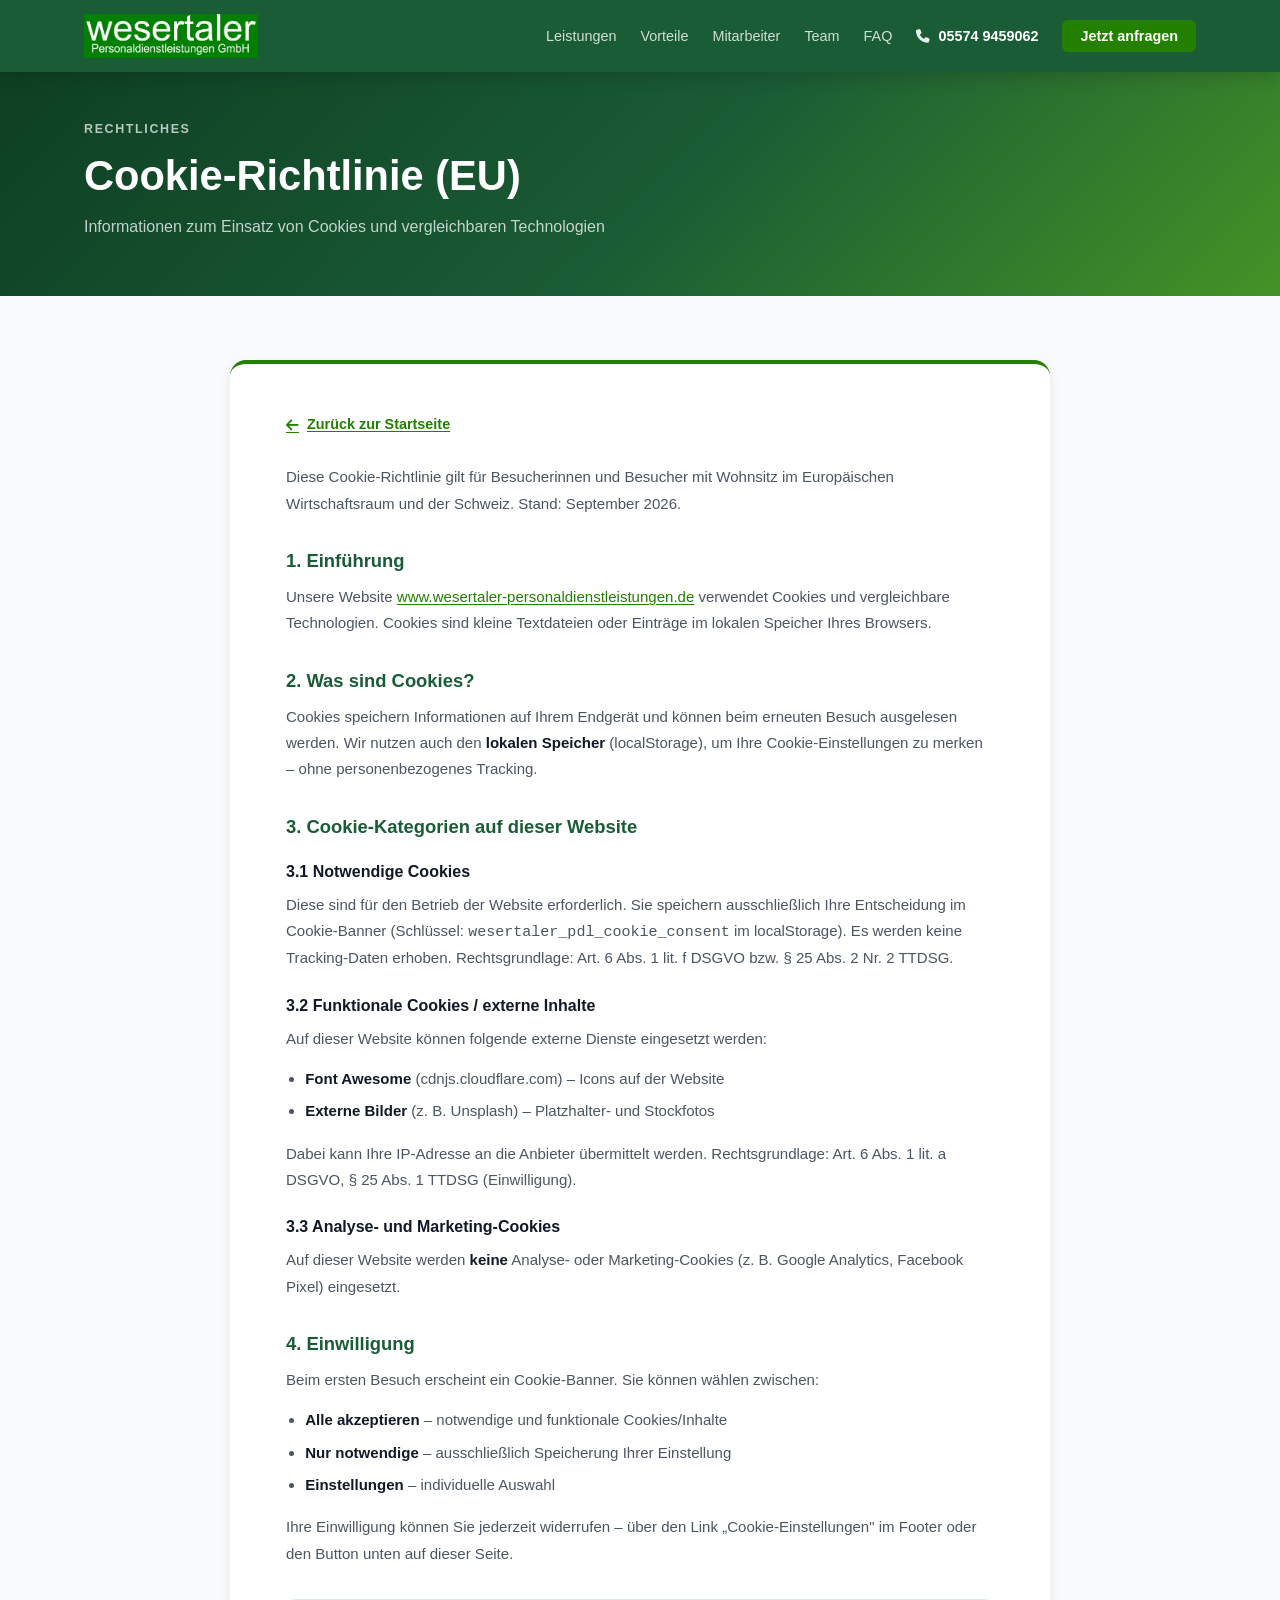
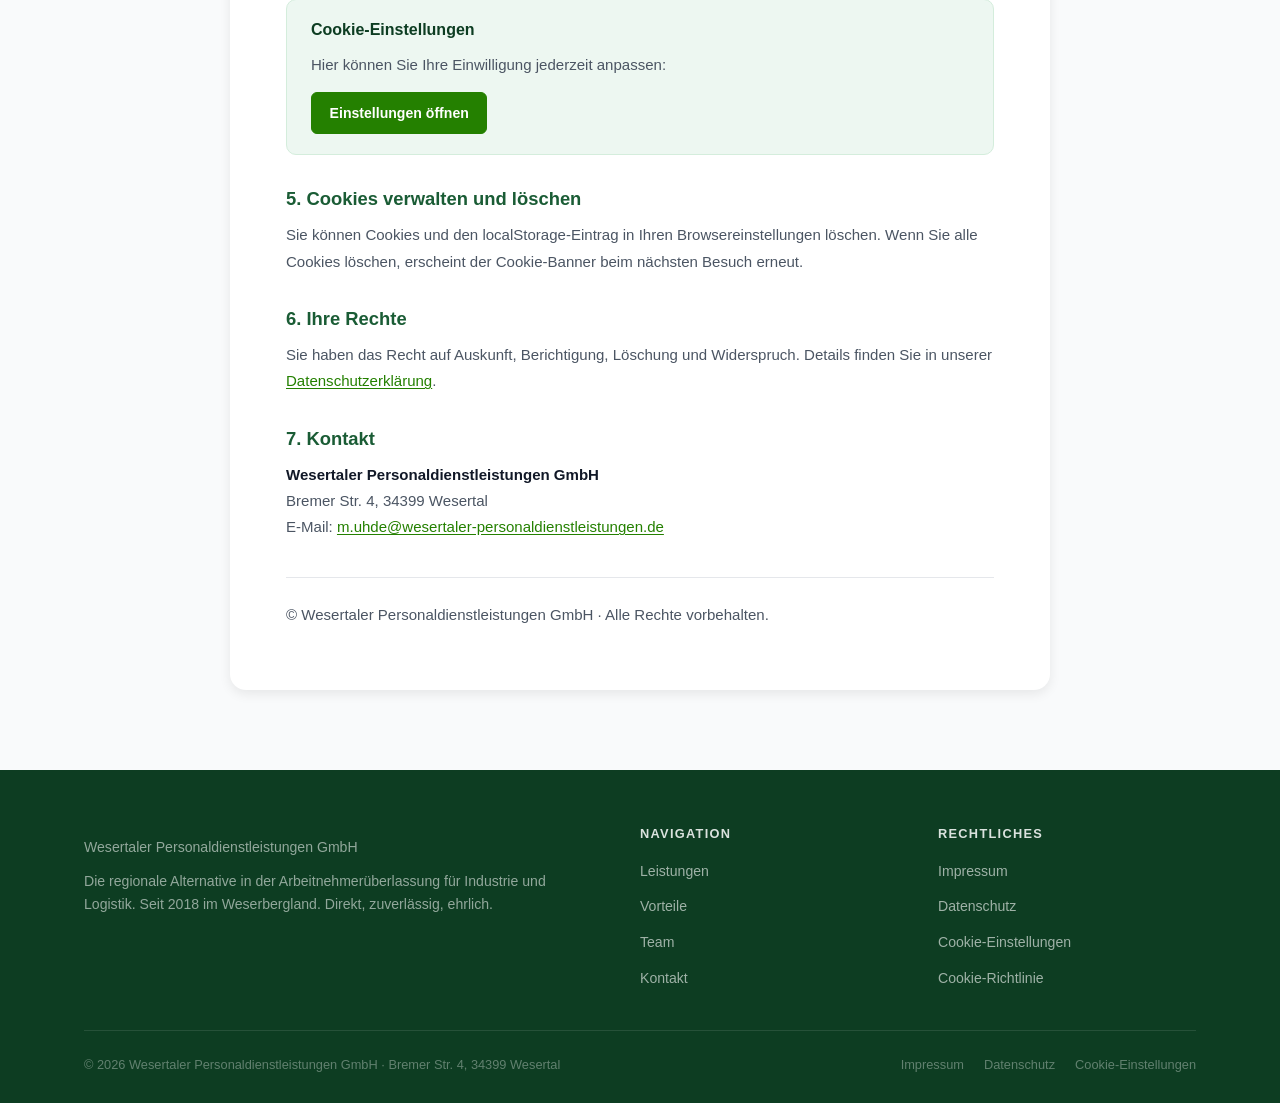
==== cookie-richtlinie.html @ ea221f73 "Add cookie consent functionality: Integrate cookie-consent.css and cookie-consent.js for GDPR compli" ====
<!DOCTYPE html>
<html lang="de">
<head>
  <meta charset="UTF-8">
  <meta name="viewport" content="width=device-width, initial-scale=1.0">
  <title>Cookie-Richtlinie – Wesertaler Personaldienstleistungen GmbH</title>
  <meta name="description" content="Cookie-Richtlinie der Wesertaler Personaldienstleistungen GmbH – Informationen zu Cookies und Einwilligungen.">
  <meta name="robots" content="index, follow">
  <link rel="icon" href="favicon.ico" sizes="any">
  <link rel="icon" href="favicon.svg" type="image/svg+xml">
  <link rel="stylesheet" href="https://cdnjs.cloudflare.com/ajax/libs/font-awesome/6.5.0/css/all.min.css">
  <link rel="stylesheet" href="css/shared.css">
  <link rel="stylesheet" href="css/cookie-consent.css">
</head>
<body>

  <nav class="nav" id="nav">
    <div class="nav-inner">
      <a href="index.html" class="nav-logo" aria-label="Wesertaler Personaldienstleistungen GmbH – Startseite">
        <img src="Logo_WPDL.jpg" alt="Wesertaler Personaldienstleistungen GmbH" class="nav-logo-img">
      </a>
      <ul class="nav-links" id="navLinks">
        <li><a href="index.html#leistungen">Leistungen</a></li>
        <li><a href="index.html#vorteile">Vorteile</a></li>
        <li><a href="index.html#mitarbeiter">Mitarbeiter</a></li>
        <li><a href="index.html#team">Team</a></li>
        <li><a href="index.html#faq">FAQ</a></li>
        <li><a href="tel:+4955749459062" class="nav-phone"><i class="fa-solid fa-phone"></i> 05574 9459062</a></li>
        <li><a href="index.html#kontakt" class="nav-cta">Jetzt anfragen</a></li>
      </ul>
      <button class="nav-toggle" id="navToggle" aria-label="Menü öffnen">
        <i class="fa-solid fa-bars"></i>
      </button>
    </div>
  </nav>

  <header class="page-header">
    <div class="container">
      <p class="sec-label">Rechtliches</p>
      <h1>Cookie-Richtlinie (EU)</h1>
      <p>Informationen zum Einsatz von Cookies und vergleichbaren Technologien</p>
    </div>
  </header>

  <main class="legal">
    <div class="container">
      <div class="legal-inner">
        <a href="index.html" class="legal-back">
          <i class="fa-solid fa-arrow-left"></i> Zurück zur Startseite
        </a>

        <p>Diese Cookie-Richtlinie gilt für Besucherinnen und Besucher mit Wohnsitz im Europäischen Wirtschaftsraum und der Schweiz. Stand: September 2026.</p>

        <h2>1. Einführung</h2>
        <p>
          Unsere Website
          <a href="https://www.wesertaler-personaldienstleistungen.de/">www.wesertaler-personaldienstleistungen.de</a>
          verwendet Cookies und vergleichbare Technologien. Cookies sind kleine Textdateien
          oder Einträge im lokalen Speicher Ihres Browsers.
        </p>

        <h2>2. Was sind Cookies?</h2>
        <p>
          Cookies speichern Informationen auf Ihrem Endgerät und können beim erneuten Besuch
          ausgelesen werden. Wir nutzen auch den <strong>lokalen Speicher</strong> (localStorage),
          um Ihre Cookie-Einstellungen zu merken – ohne personenbezogenes Tracking.
        </p>

        <h2>3. Cookie-Kategorien auf dieser Website</h2>

        <h3>3.1 Notwendige Cookies</h3>
        <p>
          Diese sind für den Betrieb der Website erforderlich. Sie speichern ausschließlich
          Ihre Entscheidung im Cookie-Banner (Schlüssel:
          <code>wesertaler_pdl_cookie_consent</code> im localStorage).
          Es werden keine Tracking-Daten erhoben.
          Rechtsgrundlage: Art. 6 Abs. 1 lit. f DSGVO bzw. § 25 Abs. 2 Nr. 2 TTDSG.
        </p>

        <h3>3.2 Funktionale Cookies / externe Inhalte</h3>
        <p>Auf dieser Website können folgende externe Dienste eingesetzt werden:</p>
        <ul>
          <li><strong>Font Awesome</strong> (cdnjs.cloudflare.com) – Icons auf der Website</li>
          <li><strong>Externe Bilder</strong> (z. B. Unsplash) – Platzhalter- und Stockfotos</li>
        </ul>
        <p>
          Dabei kann Ihre IP-Adresse an die Anbieter übermittelt werden.
          Rechtsgrundlage: Art. 6 Abs. 1 lit. a DSGVO, § 25 Abs. 1 TTDSG (Einwilligung).
        </p>

        <h3>3.3 Analyse- und Marketing-Cookies</h3>
        <p>
          Auf dieser Website werden <strong>keine</strong> Analyse- oder Marketing-Cookies
          (z. B. Google Analytics, Facebook Pixel) eingesetzt.
        </p>

        <h2>4. Einwilligung</h2>
        <p>Beim ersten Besuch erscheint ein Cookie-Banner. Sie können wählen zwischen:</p>
        <ul>
          <li><strong>Alle akzeptieren</strong> – notwendige und funktionale Cookies/Inhalte</li>
          <li><strong>Nur notwendige</strong> – ausschließlich Speicherung Ihrer Einstellung</li>
          <li><strong>Einstellungen</strong> – individuelle Auswahl</li>
        </ul>
        <p>
          Ihre Einwilligung können Sie jederzeit widerrufen – über den Link
          „Cookie-Einstellungen" im Footer oder den Button unten auf dieser Seite.
        </p>

        <div class="cookie-settings-section">
          <h2>Cookie-Einstellungen</h2>
          <p>Hier können Sie Ihre Einwilligung jederzeit anpassen:</p>
          <button class="cookie-btn cookie-btn-accept" type="button" data-cookie-settings>Einstellungen öffnen</button>
        </div>

        <h2>5. Cookies verwalten und löschen</h2>
        <p>
          Sie können Cookies und den localStorage-Eintrag in Ihren Browsereinstellungen löschen.
          Wenn Sie alle Cookies löschen, erscheint der Cookie-Banner beim nächsten Besuch erneut.
        </p>

        <h2>6. Ihre Rechte</h2>
        <p>
          Sie haben das Recht auf Auskunft, Berichtigung, Löschung und Widerspruch.
          Details finden Sie in unserer
          <a href="datenschutz.html">Datenschutzerklärung</a>.
        </p>

        <h2>7. Kontakt</h2>
        <p>
          <strong>Wesertaler Personaldienstleistungen GmbH</strong><br>
          Bremer Str. 4, 34399 Wesertal<br>
          E-Mail: <a href="mailto:m.uhde@wesertaler-personaldienstleistungen.de">m.uhde@wesertaler-personaldienstleistungen.de</a>
        </p>

        <p class="legal-meta">
          &copy; Wesertaler Personaldienstleistungen GmbH · Alle Rechte vorbehalten.
        </p>
      </div>
    </div>
  </main>

  <footer class="footer">
    <div class="container">
      <div class="footer-grid">
        <div class="footer-brand">
          <p class="footer-brand-name">Wesertaler Personaldienstleistungen GmbH</p>
          <p>
            Die regionale Alternative in der Arbeitnehmerüberlassung für Industrie
            und Logistik. Seit 2018 im Weserbergland. Direkt, zuverlässig, ehrlich.
          </p>
        </div>
        <div>
          <h4>Navigation</h4>
          <ul>
            <li><a href="index.html#leistungen">Leistungen</a></li>
            <li><a href="index.html#vorteile">Vorteile</a></li>
            <li><a href="index.html#team">Team</a></li>
            <li><a href="index.html#kontakt">Kontakt</a></li>
          </ul>
        </div>
        <div>
          <h4>Rechtliches</h4>
          <ul>
            <li><a href="impressum.html">Impressum</a></li>
            <li><a href="datenschutz.html">Datenschutz</a></li>
            <li><a href="#" data-cookie-settings>Cookie-Einstellungen</a></li>
            <li><a href="cookie-richtlinie.html">Cookie-Richtlinie</a></li>
          </ul>
        </div>
      </div>
      <div class="footer-bottom">
        <p>&copy; 2026 Wesertaler Personaldienstleistungen GmbH · Bremer Str. 4, 34399 Wesertal</p>
        <div class="footer-legal">
          <a href="impressum.html">Impressum</a>
          <a href="datenschutz.html">Datenschutz</a>
          <a href="#" data-cookie-settings>Cookie-Einstellungen</a>
        </div>
      </div>
    </div>
  </footer>

  <script src="js/nav.js"></script>
  <script src="js/cookie-consent.js" defer></script>
</body>
</html>
---- css/shared.css ----
/* ===== VARIABLEN & RESET ===== */
*, *::before, *::after { box-sizing: border-box; margin: 0; padding: 0; }

:root {
  --brand: #248000;
  --g900: #0d3d22;
  --g800: #1a5c35;
  --g700: #1e6b3e;
  --g600: #257a47;
  --g500: #2e9158;
  --g400: #3dab6d;
  --g100: #d4eddc;
  --g50:  #edf7f1;
  --white: #ffffff;
  --gray50:  #f9fafb;
  --gray100: #f3f4f6;
  --gray200: #e5e7eb;
  --gray500: #6b7280;
  --gray600: #4b5563;
  --gray700: #374151;
  --gray900: #111827;
  --shadow-md: 0 4px 12px rgba(0,0,0,.08);
  --r-sm: 6px; --r-md: 10px; --r-lg: 16px;
  --font-head: 'Arial Black', 'Arial Bold', Arial, sans-serif;
  --font-body: Arial, 'Helvetica Neue', Helvetica, sans-serif;
}

html { scroll-behavior: smooth; }

body {
  font-family: var(--font-body);
  color: var(--gray700);
  line-height: 1.6;
  font-size: 16px;
  background: var(--white);
}

h1, h2, h3, h4 { font-family: var(--font-head); color: var(--gray900); line-height: 1.25; font-weight: 900; }
a { color: inherit; text-decoration: none; }

.container { max-width: 1160px; margin: 0 auto; padding: 0 24px; }

/* ===== NAVIGATION ===== */
.nav {
  position: fixed; top: 0; left: 0; right: 0; z-index: 100;
  background: var(--g800);
  box-shadow: 0 2px 20px rgba(0,0,0,.2);
}
.nav-inner {
  display: flex; align-items: center; justify-content: space-between;
  padding: 14px 24px; max-width: 1160px; margin: 0 auto;
}
.nav-logo {
  display: flex; align-items: center;
}
.nav-logo-img {
  height: 44px; width: auto; display: block;
}
.nav-links { display: flex; align-items: center; gap: 24px; list-style: none; }
.nav-links a {
  color: rgba(255,255,255,.8); font-size: .9rem; font-weight: 500;
  transition: color .2s;
}
.nav-links a:hover { color: var(--white); }
.nav-phone {
  display: inline-flex; align-items: center; gap: 8px;
  color: var(--white) !important; font-weight: 700 !important;
  white-space: nowrap;
}
.nav-phone i { font-size: .85rem; opacity: .9; }
.nav-phone:hover { color: rgba(255,255,255,.85) !important; }
.nav-cta {
  background: var(--brand) !important; color: var(--white) !important;
  padding: 8px 18px !important; border-radius: var(--r-sm) !important;
  font-weight: 600 !important;
}
.nav-cta:hover { background: var(--g500) !important; }
.nav-toggle {
  display: none; background: none; border: none;
  color: white; font-size: 1.4rem; cursor: pointer;
}

/* ===== PAGE HEADER (Unterseiten) ===== */
.page-header {
  padding: 120px 0 56px;
  background: linear-gradient(135deg, var(--g900) 0%, var(--g800) 55%, rgba(36,128,0,.85) 100%);
  color: var(--white);
}
.page-header .sec-label {
  font-size: .78rem; font-weight: 700; text-transform: uppercase;
  letter-spacing: .13em; color: rgba(255,255,255,.7); margin-bottom: 10px;
}
.page-header h1 {
  font-size: clamp(1.8rem, 4vw, 2.6rem);
  color: var(--white); margin-bottom: 12px;
}
.page-header p {
  font-size: 1rem; color: rgba(255,255,255,.75); max-width: 560px;
}

/* ===== LEGAL CONTENT ===== */
.legal {
  padding: 64px 0 80px;
  background: var(--gray50);
}
.legal-inner {
  max-width: 820px; margin: 0 auto;
  background: var(--white);
  border-radius: var(--r-lg);
  padding: 48px 56px;
  box-shadow: var(--shadow-md);
  border-top: 4px solid var(--brand);
}
.legal-inner h2 {
  font-size: 1.15rem; margin: 32px 0 12px;
  color: var(--g800);
}
.legal-inner h2:first-child { margin-top: 0; }
.legal-inner h3 {
  font-size: 1rem; margin: 24px 0 10px;
  color: var(--gray900);
}
.legal-inner p {
  font-size: .94rem; color: var(--gray600);
  line-height: 1.75; margin-bottom: 14px;
}
.legal-inner ul {
  margin: 0 0 16px 1.2rem;
  font-size: .94rem; color: var(--gray600); line-height: 1.75;
}
.legal-inner li { margin-bottom: 6px; }
.legal-inner a {
  color: var(--brand); text-decoration: underline;
  text-underline-offset: 2px;
}
.legal-inner a:hover { color: var(--g700); }
.legal-inner strong { color: var(--gray900); }
.legal-meta {
  margin-top: 36px; padding-top: 24px;
  border-top: 1px solid var(--gray200);
  font-size: .85rem; color: var(--gray500);
}
.legal-back {
  display: inline-flex; align-items: center; gap: 8px;
  margin-bottom: 28px; font-size: .9rem; font-weight: 600;
  color: var(--brand); transition: color .2s;
}
.legal-back:hover { color: var(--g700); }

/* ===== FOOTER ===== */
.footer {
  background: var(--g900);
  color: rgba(255,255,255,.65);
  padding: 56px 0 28px;
}
.footer-grid {
  display: grid; grid-template-columns: 2fr 1fr 1fr;
  gap: 40px; margin-bottom: 40px;
}
.footer-brand p {
  font-size: .88rem; line-height: 1.68;
  color: rgba(255,255,255,.55); margin-top: 10px;
}
.footer-brand-name {
  font-family: var(--font-head);
  font-size: 1.05rem; color: white;
}
.footer h4 {
  font-size: .8rem; font-weight: 700;
  color: rgba(255,255,255,.85);
  text-transform: uppercase; letter-spacing: .1em;
  margin-bottom: 16px;
}
.footer ul { list-style: none; display: flex; flex-direction: column; gap: 10px; }
.footer ul li a {
  font-size: .88rem; color: rgba(255,255,255,.6); transition: color .2s;
}
.footer ul li a:hover { color: white; }
.footer-bottom {
  border-top: 1px solid rgba(255,255,255,.1);
  padding-top: 24px; display: flex;
  justify-content: space-between; flex-wrap: wrap; gap: 12px;
}
.footer-bottom p { font-size: .8rem; color: rgba(255,255,255,.35); }
.footer-legal { display: flex; gap: 20px; }
.footer-legal a {
  font-size: .8rem; color: rgba(255,255,255,.35); transition: color .2s;
}
.footer-legal a:hover { color: rgba(255,255,255,.75); }

@media (max-width: 768px) {
  .nav-links { display: none; }
  .nav-toggle { display: block; }
  .nav-links.open {
    display: flex; flex-direction: column;
    position: absolute; top: 100%; left: 0; right: 0;
    background: var(--g900); padding: 20px 24px; gap: 16px;
  }
  .legal-inner { padding: 32px 24px; }
  .footer-grid { grid-template-columns: 1fr; gap: 28px; }
  .page-header { padding: 100px 0 40px; }
}
---- css/cookie-consent.css ----
/* Cookie-Banner – Wesertaler PDL (Grün #248000) */

.cookie-banner {
  position: fixed; inset: auto 0 0 0; z-index: 9999;
  padding: 1rem clamp(1rem, 3vw, 2rem);
  background: rgba(13, 61, 34, .97);
  border-top: 1px solid rgba(255, 255, 255, .12);
  box-shadow: 0 -8px 32px rgba(0, 0, 0, .25);
  transform: translateY(110%);
  transition: transform .35s ease;
}
.cookie-banner.visible { transform: translateY(0); }
.cookie-banner-inner {
  max-width: 1160px; margin: 0 auto;
  display: flex; flex-wrap: wrap; align-items: center; gap: 1rem 1.5rem;
}
.cookie-banner-text {
  flex: 1 1 280px; margin: 0; color: rgba(255, 255, 255, .82);
  font-size: .88rem; line-height: 1.55;
}
.cookie-banner-text a { color: #fff; font-weight: 700; text-decoration: underline; }
.cookie-banner-actions {
  display: flex; flex-wrap: wrap; gap: .55rem; flex: 0 1 auto;
}
.cookie-btn {
  font: inherit; font-size: .88rem; font-weight: 700;
  padding: .55rem 1.1rem; border-radius: 6px; cursor: pointer;
  border: 1px solid transparent;
  transition: background .15s, border-color .15s, color .15s;
}
.cookie-btn-accept {
  background: #248000; color: #fff; border-color: #248000;
}
.cookie-btn-accept:hover { background: #2e9158; border-color: #2e9158; }
.cookie-btn-essential {
  background: transparent; color: rgba(255, 255, 255, .9);
  border-color: rgba(255, 255, 255, .35);
}
.cookie-btn-essential:hover { background: rgba(255, 255, 255, .08); }
.cookie-btn-settings {
  background: transparent; color: rgba(255, 255, 255, .65);
  border-color: transparent; text-decoration: underline;
}
.cookie-btn-settings:hover { color: #fff; }

.cookie-modal-overlay {
  position: fixed; inset: 0; z-index: 10000;
  display: grid; place-items: center; padding: 1rem;
  background: rgba(13, 61, 34, .55);
  opacity: 0; visibility: hidden; transition: opacity .25s, visibility .25s;
}
.cookie-modal-overlay.visible { opacity: 1; visibility: visible; }
.cookie-modal {
  width: min(100%, 520px); max-height: min(90vh, 640px); overflow: auto;
  background: #fff; border-radius: 16px; padding: clamp(1.25rem, 3vw, 1.75rem);
  box-shadow: 0 20px 40px rgba(0, 0, 0, .14);
  border-top: 4px solid #248000;
}
.cookie-modal h3 {
  margin: 0 0 .65em; font-size: 1.15rem; color: #0d3d22;
  font-family: 'Arial Black', 'Arial Bold', Arial, sans-serif;
}
.cookie-modal > p { color: #4b5563; font-size: .88rem; margin-bottom: 1.25rem; line-height: 1.6; }
.cookie-category {
  border: 1px solid #e5e7eb; border-radius: 10px; padding: 1rem 1.1rem; margin-bottom: .85rem;
}
.cookie-category-header {
  display: flex; align-items: center; justify-content: space-between; gap: 1rem; margin-bottom: .45rem;
}
.cookie-category-name { font-weight: 700; color: #111827; font-size: .88rem; }
.cookie-category-desc { margin: 0; font-size: .84rem; color: #4b5563; line-height: 1.5; }
.cookie-toggle { position: relative; display: inline-block; width: 44px; height: 24px; flex-shrink: 0; }
.cookie-toggle input { opacity: 0; width: 0; height: 0; }
.cookie-toggle-slider {
  position: absolute; inset: 0; cursor: pointer; border-radius: 999px;
  background: #e5e7eb; transition: background .2s;
}
.cookie-toggle-slider::before {
  content: ''; position: absolute; width: 18px; height: 18px; left: 3px; top: 3px;
  background: #fff; border-radius: 50%; transition: transform .2s;
  box-shadow: 0 1px 3px rgba(0, 0, 0, .2);
}
.cookie-toggle input:checked + .cookie-toggle-slider { background: #248000; }
.cookie-toggle input:checked + .cookie-toggle-slider::before { transform: translateX(20px); }
.cookie-toggle input:disabled + .cookie-toggle-slider { opacity: .75; cursor: not-allowed; }
.cookie-modal-actions {
  display: flex; flex-wrap: wrap; justify-content: flex-end; gap: .55rem; margin-top: 1.25rem;
}

.cookie-settings-section {
  margin-top: 2rem; padding: 1.25rem 1.5rem;
  background: #edf7f1; border: 1px solid #d4eddc; border-radius: 10px;
}
.cookie-settings-section h2 { margin-top: 0; font-size: 1rem; color: #0d3d22; }

@media (max-width: 560px) {
  .cookie-banner-actions { width: 100%; }
  .cookie-banner-actions .cookie-btn { flex: 1 1 auto; text-align: center; }
}
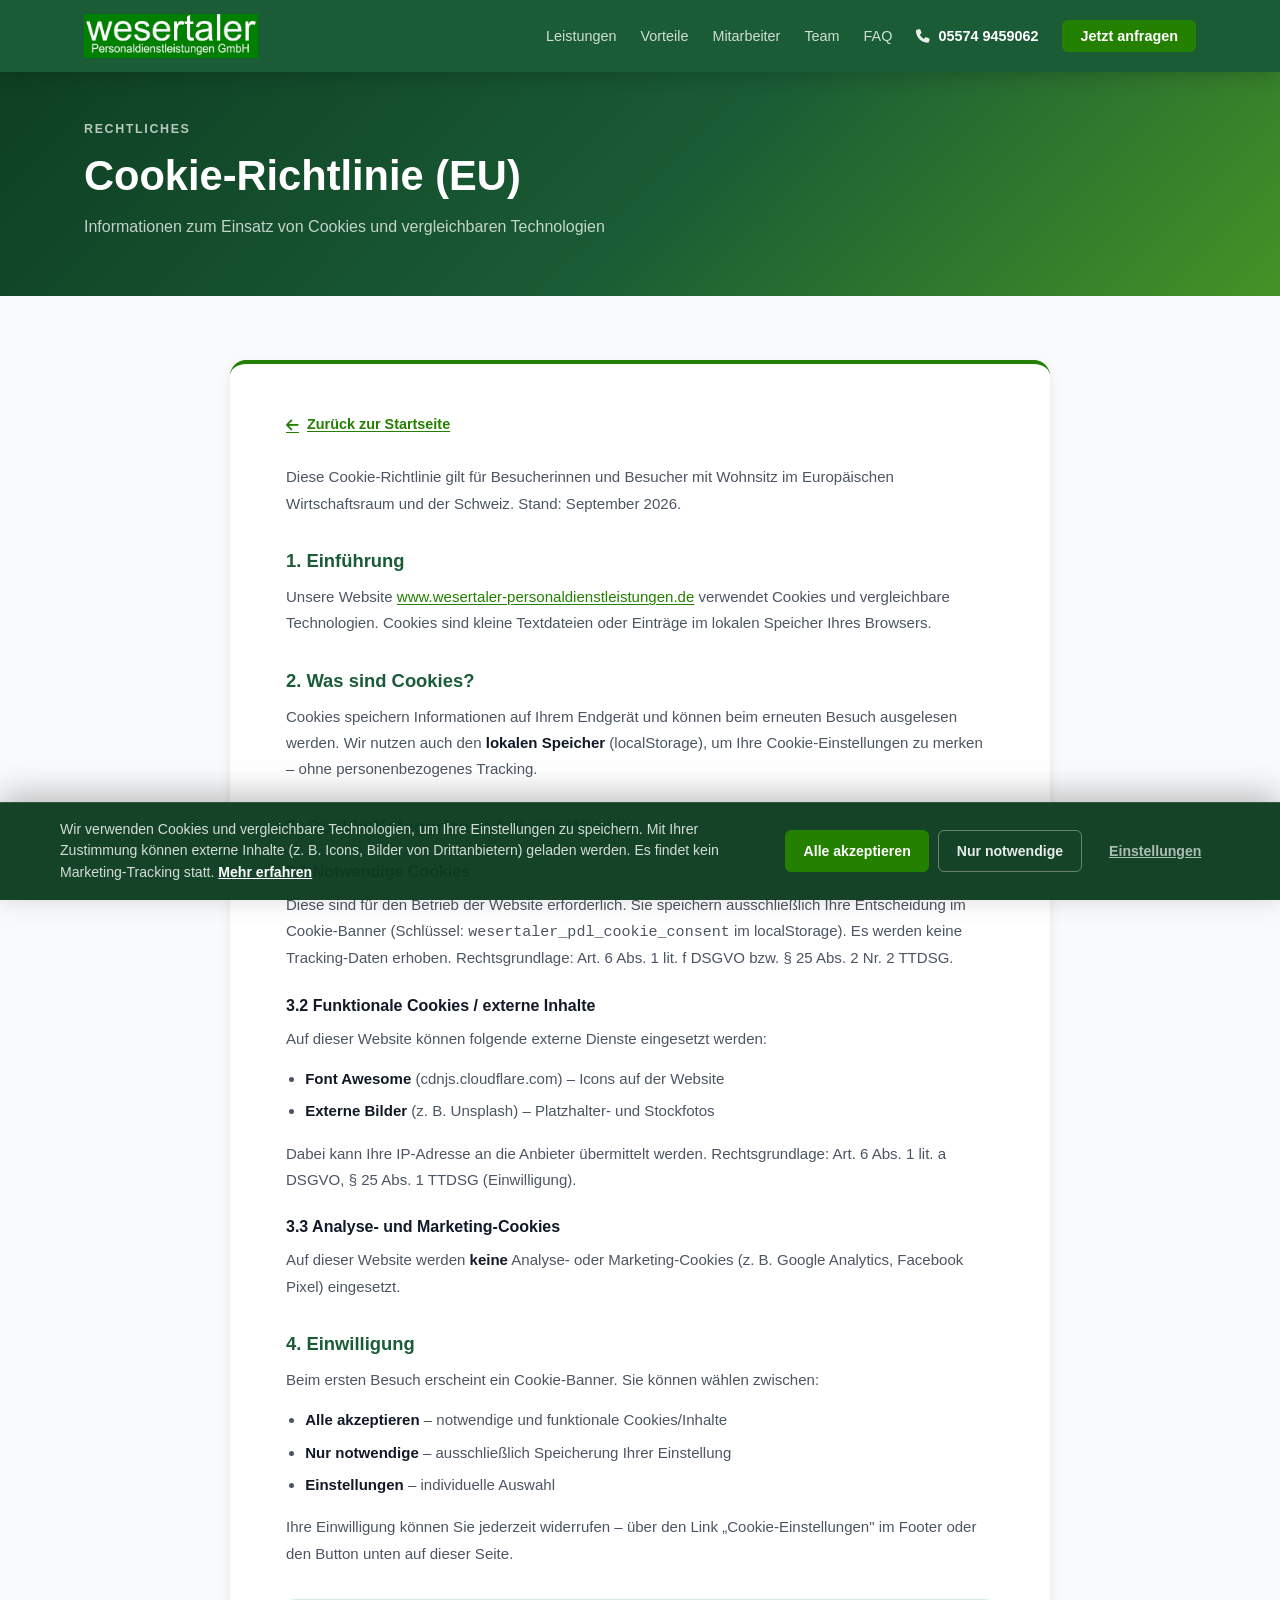
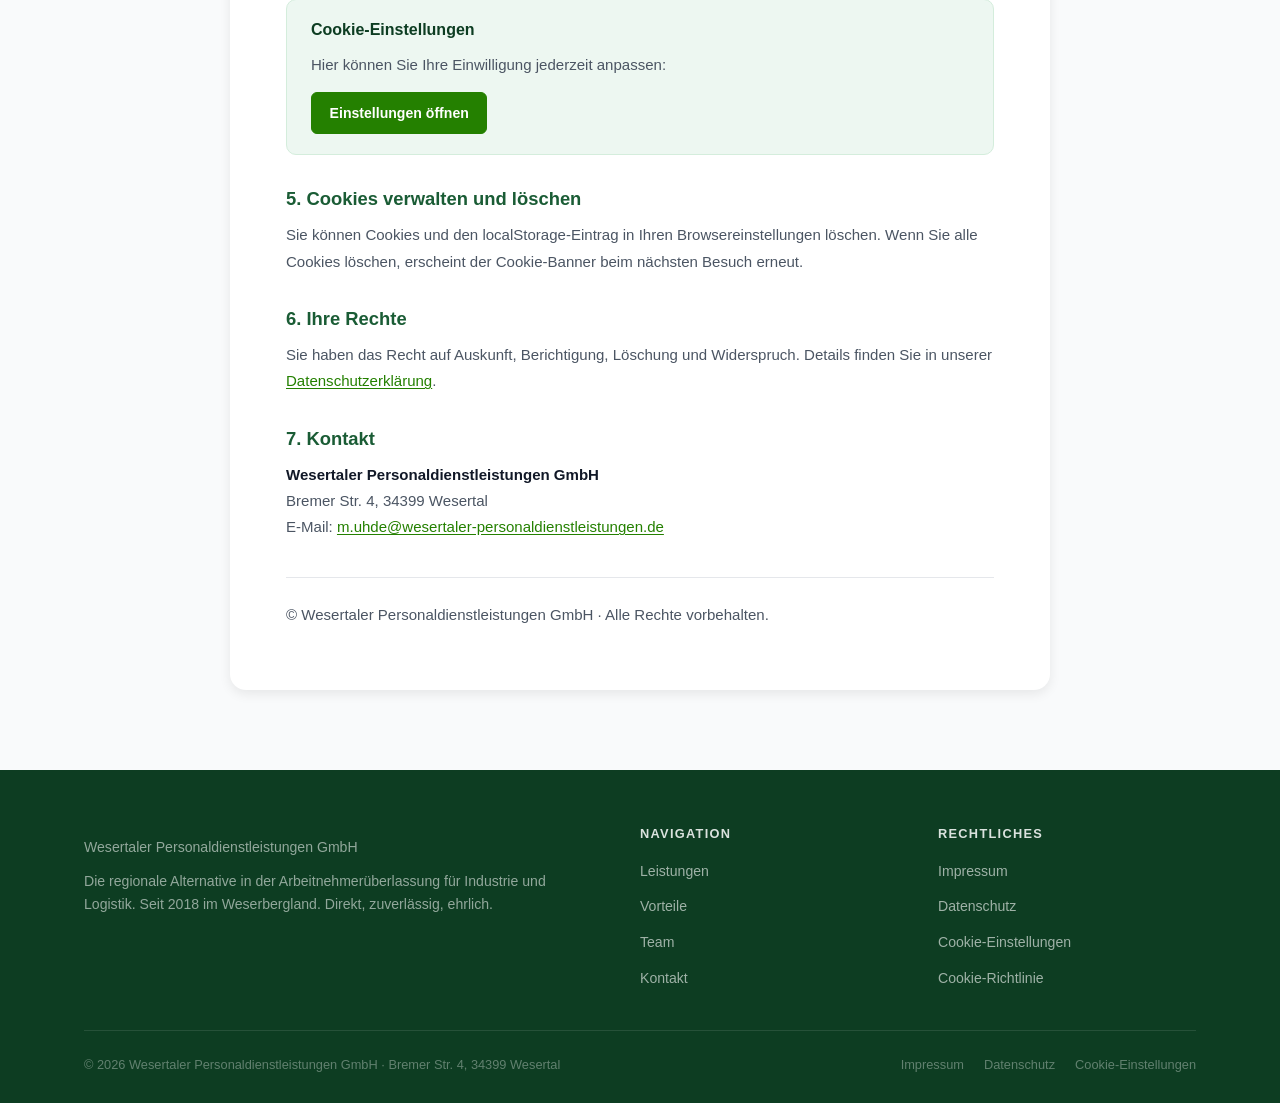
==== commit bac9182a: "Refactor cookie consent implementation: Remove cookie-consent.css from HTML files and adjust script " ====
--- a/cookie-richtlinie.html
+++ b/cookie-richtlinie.html
@@ -10,7 +10,6 @@
   <link rel="icon" href="favicon.svg" type="image/svg+xml">
   <link rel="stylesheet" href="https://cdnjs.cloudflare.com/ajax/libs/font-awesome/6.5.0/css/all.min.css">
   <link rel="stylesheet" href="css/shared.css">
-  <link rel="stylesheet" href="css/cookie-consent.css">
 </head>
 <body>
 
@@ -180,6 +179,6 @@
   </footer>
 
   <script src="js/nav.js"></script>
-  <script src="js/cookie-consent.js" defer></script>
+  <script src="js/cookie-consent.js"></script>
 </body>
 </html>
--- a/css/shared.css
+++ b/css/shared.css
@@ -200,3 +200,94 @@
   .footer-grid { grid-template-columns: 1fr; gap: 28px; }
   .page-header { padding: 100px 0 40px; }
 }
+
+/* Cookie-Banner – Wesertaler PDL */
+.cookie-banner {
+  position: fixed; inset: auto 0 0 0; z-index: 99999;
+  padding: 1rem clamp(1rem, 3vw, 2rem);
+  background: rgba(13, 61, 34, .97);
+  border-top: 1px solid rgba(255, 255, 255, .12);
+  box-shadow: 0 -8px 32px rgba(0, 0, 0, .25);
+  transform: translateY(110%);
+  transition: transform .35s ease;
+}
+.cookie-banner.visible { transform: translateY(0); }
+.cookie-banner-inner {
+  max-width: 1160px; margin: 0 auto;
+  display: flex; flex-wrap: wrap; align-items: center; gap: 1rem 1.5rem;
+}
+.cookie-banner-text {
+  flex: 1 1 280px; margin: 0; color: rgba(255, 255, 255, .82);
+  font-size: .88rem; line-height: 1.55;
+}
+.cookie-banner-text a { color: #fff; font-weight: 700; text-decoration: underline; }
+.cookie-banner-actions { display: flex; flex-wrap: wrap; gap: .55rem; flex: 0 1 auto; }
+.cookie-btn {
+  font: inherit; font-size: .88rem; font-weight: 700;
+  padding: .55rem 1.1rem; border-radius: 6px; cursor: pointer;
+  border: 1px solid transparent;
+  transition: background .15s, border-color .15s, color .15s;
+}
+.cookie-btn-accept { background: #248000; color: #fff; border-color: #248000; }
+.cookie-btn-accept:hover { background: #2e9158; border-color: #2e9158; }
+.cookie-btn-essential {
+  background: transparent; color: rgba(255, 255, 255, .9);
+  border-color: rgba(255, 255, 255, .35);
+}
+.cookie-btn-essential:hover { background: rgba(255, 255, 255, .08); }
+.cookie-btn-settings {
+  background: transparent; color: rgba(255, 255, 255, .65);
+  border-color: transparent; text-decoration: underline;
+}
+.cookie-btn-settings:hover { color: #fff; }
+.cookie-modal-overlay {
+  position: fixed; inset: 0; z-index: 100000;
+  display: grid; place-items: center; padding: 1rem;
+  background: rgba(13, 61, 34, .55);
+  opacity: 0; visibility: hidden; transition: opacity .25s, visibility .25s;
+}
+.cookie-modal-overlay.visible { opacity: 1; visibility: visible; }
+.cookie-modal {
+  width: min(100%, 520px); max-height: min(90vh, 640px); overflow: auto;
+  background: #fff; border-radius: 16px; padding: clamp(1.25rem, 3vw, 1.75rem);
+  box-shadow: 0 20px 40px rgba(0, 0, 0, .14); border-top: 4px solid #248000;
+}
+.cookie-modal h3 {
+  margin: 0 0 .65em; font-size: 1.15rem; color: #0d3d22;
+  font-family: 'Arial Black', 'Arial Bold', Arial, sans-serif;
+}
+.cookie-modal > p { color: #4b5563; font-size: .88rem; margin-bottom: 1.25rem; line-height: 1.6; }
+.cookie-category {
+  border: 1px solid #e5e7eb; border-radius: 10px; padding: 1rem 1.1rem; margin-bottom: .85rem;
+}
+.cookie-category-header {
+  display: flex; align-items: center; justify-content: space-between; gap: 1rem; margin-bottom: .45rem;
+}
+.cookie-category-name { font-weight: 700; color: #111827; font-size: .88rem; }
+.cookie-category-desc { margin: 0; font-size: .84rem; color: #4b5563; line-height: 1.5; }
+.cookie-toggle { position: relative; display: inline-block; width: 44px; height: 24px; flex-shrink: 0; }
+.cookie-toggle input { opacity: 0; width: 0; height: 0; position: absolute; }
+.cookie-toggle-slider {
+  position: absolute; inset: 0; cursor: pointer; border-radius: 999px;
+  background: #e5e7eb; transition: background .2s;
+}
+.cookie-toggle-slider::before {
+  content: ''; position: absolute; width: 18px; height: 18px; left: 3px; top: 3px;
+  background: #fff; border-radius: 50%; transition: transform .2s;
+  box-shadow: 0 1px 3px rgba(0, 0, 0, .2);
+}
+.cookie-toggle input:checked + .cookie-toggle-slider { background: #248000; }
+.cookie-toggle input:checked + .cookie-toggle-slider::before { transform: translateX(20px); }
+.cookie-toggle input:disabled + .cookie-toggle-slider { opacity: .75; cursor: not-allowed; }
+.cookie-modal-actions {
+  display: flex; flex-wrap: wrap; justify-content: flex-end; gap: .55rem; margin-top: 1.25rem;
+}
+.cookie-settings-section {
+  margin-top: 2rem; padding: 1.25rem 1.5rem;
+  background: #edf7f1; border: 1px solid #d4eddc; border-radius: 10px;
+}
+.cookie-settings-section h2 { margin-top: 0; font-size: 1rem; color: #0d3d22; }
+@media (max-width: 560px) {
+  .cookie-banner-actions { width: 100%; }
+  .cookie-banner-actions .cookie-btn { flex: 1 1 auto; text-align: center; }
+}
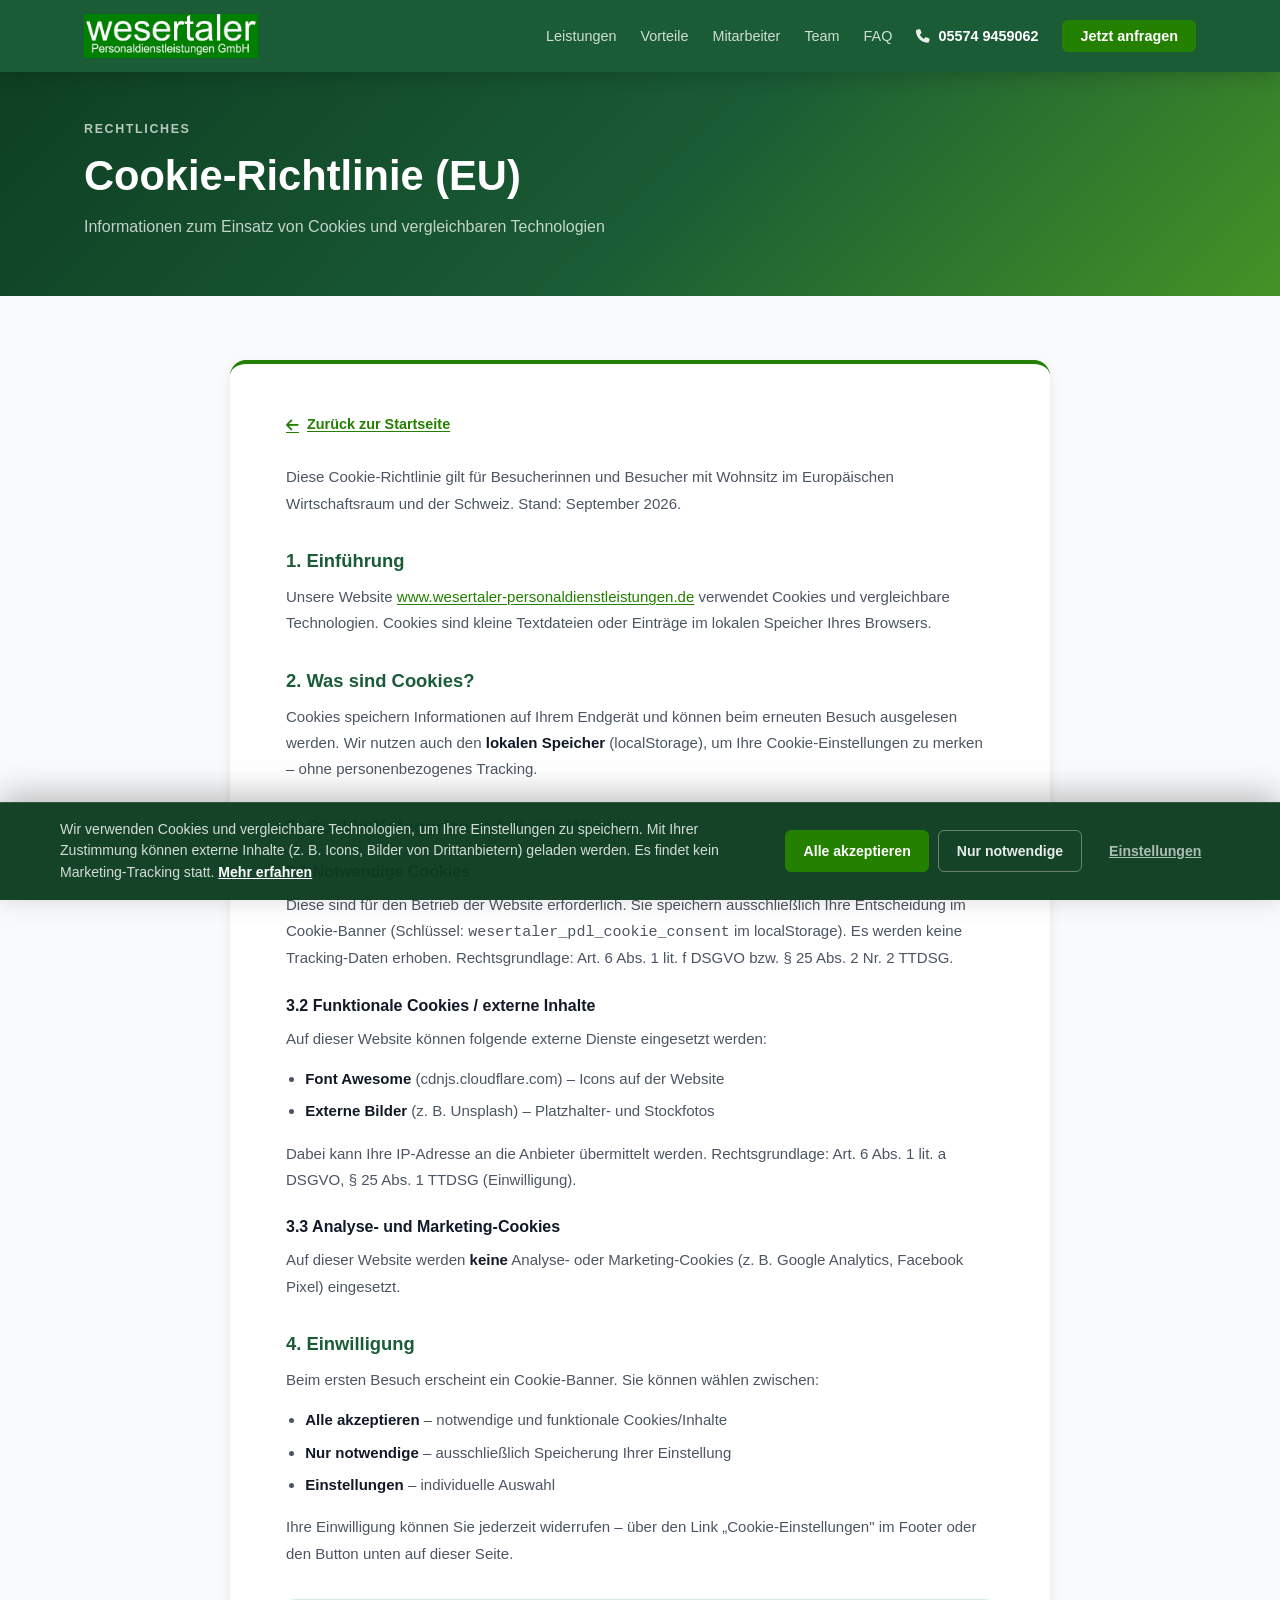
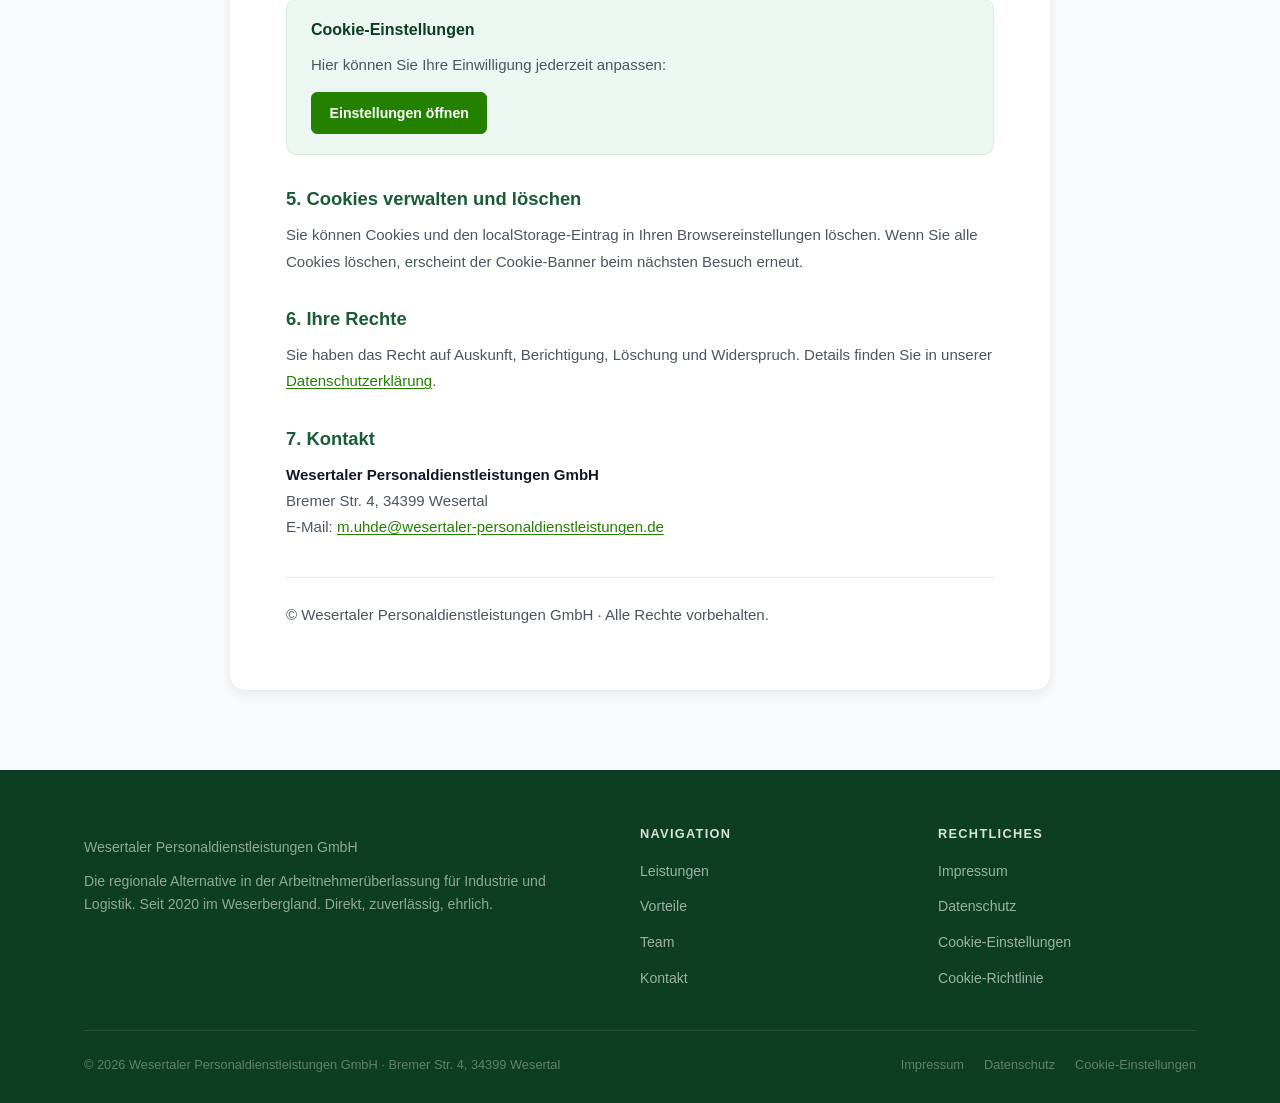
==== commit 5cebcae3: "Update company founding year to 2020 across multiple files and revise contact details for team membe" ====
--- a/cookie-richtlinie.html
+++ b/cookie-richtlinie.html
@@ -145,7 +145,7 @@
           <p class="footer-brand-name">Wesertaler Personaldienstleistungen GmbH</p>
           <p>
             Die regionale Alternative in der Arbeitnehmerüberlassung für Industrie
-            und Logistik. Seit 2018 im Weserbergland. Direkt, zuverlässig, ehrlich.
+            und Logistik. Seit 2020 im Weserbergland. Direkt, zuverlässig, ehrlich.
           </p>
         </div>
         <div>
